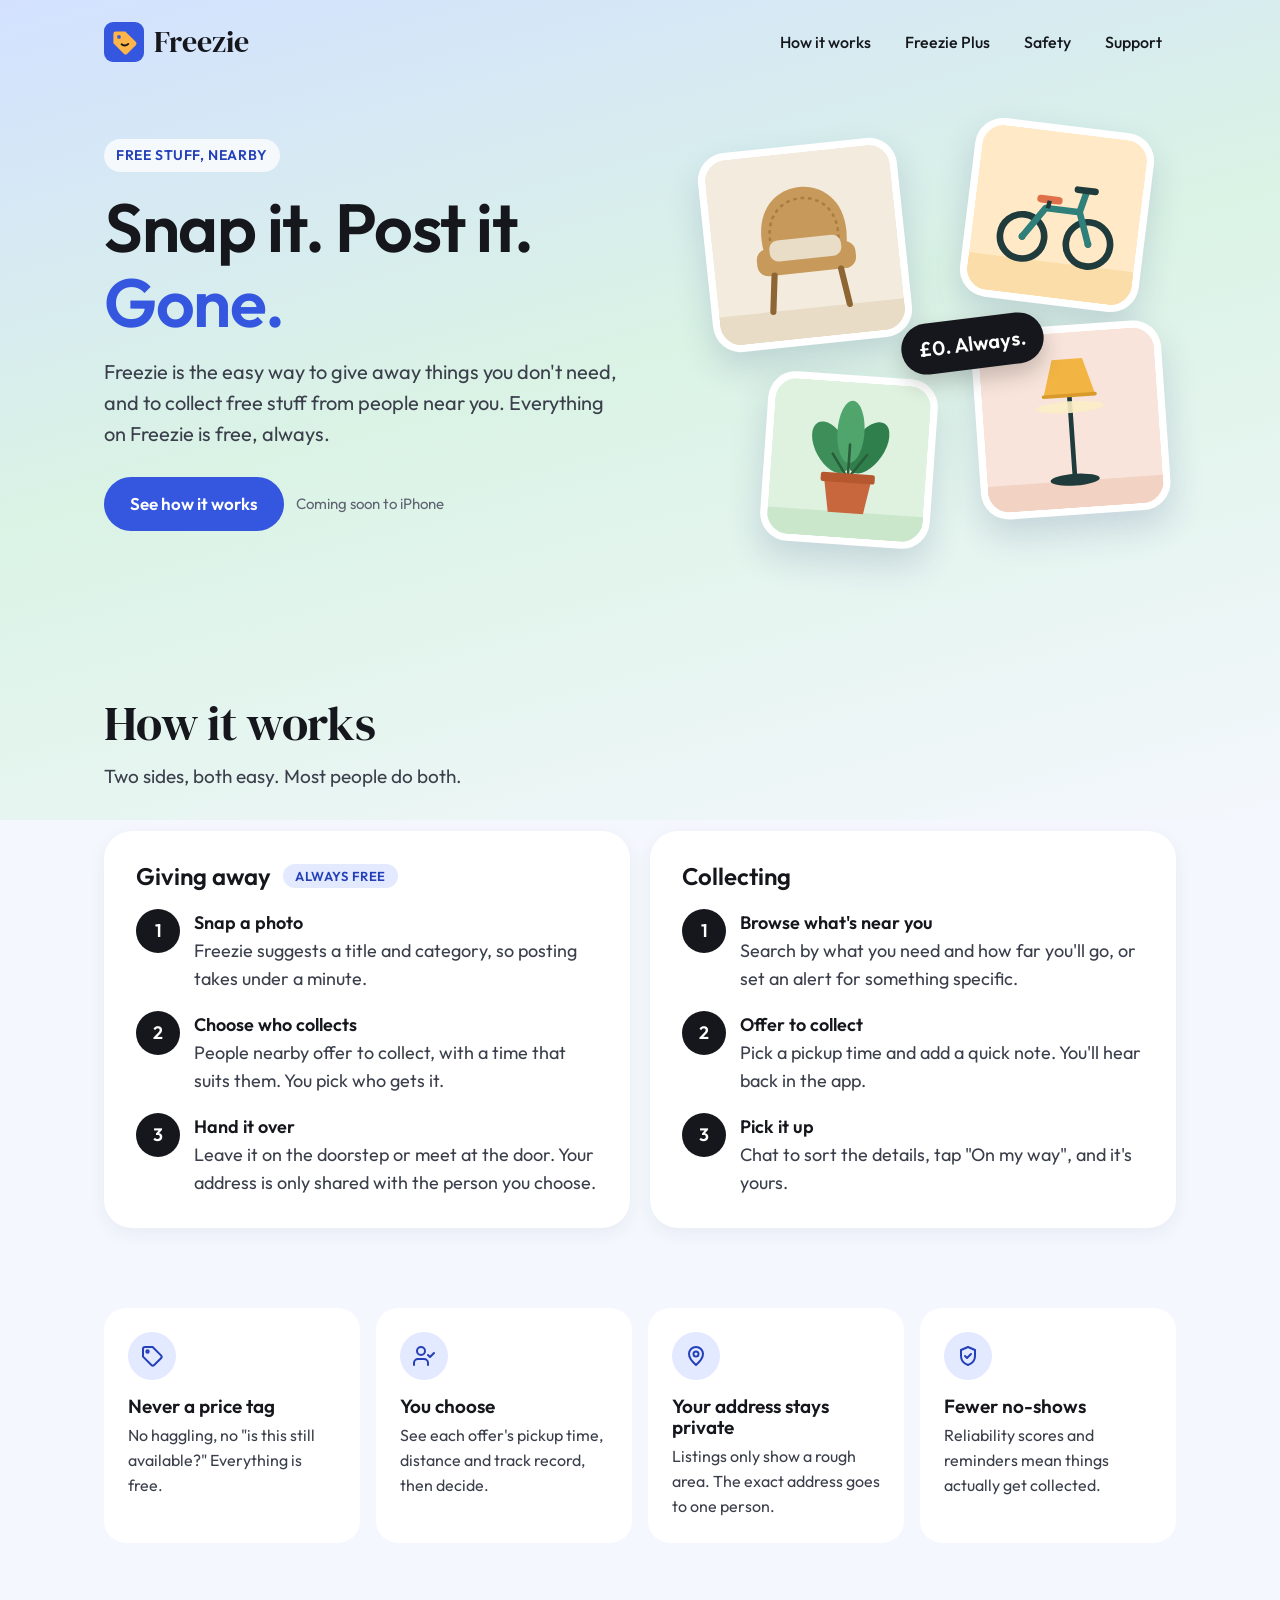
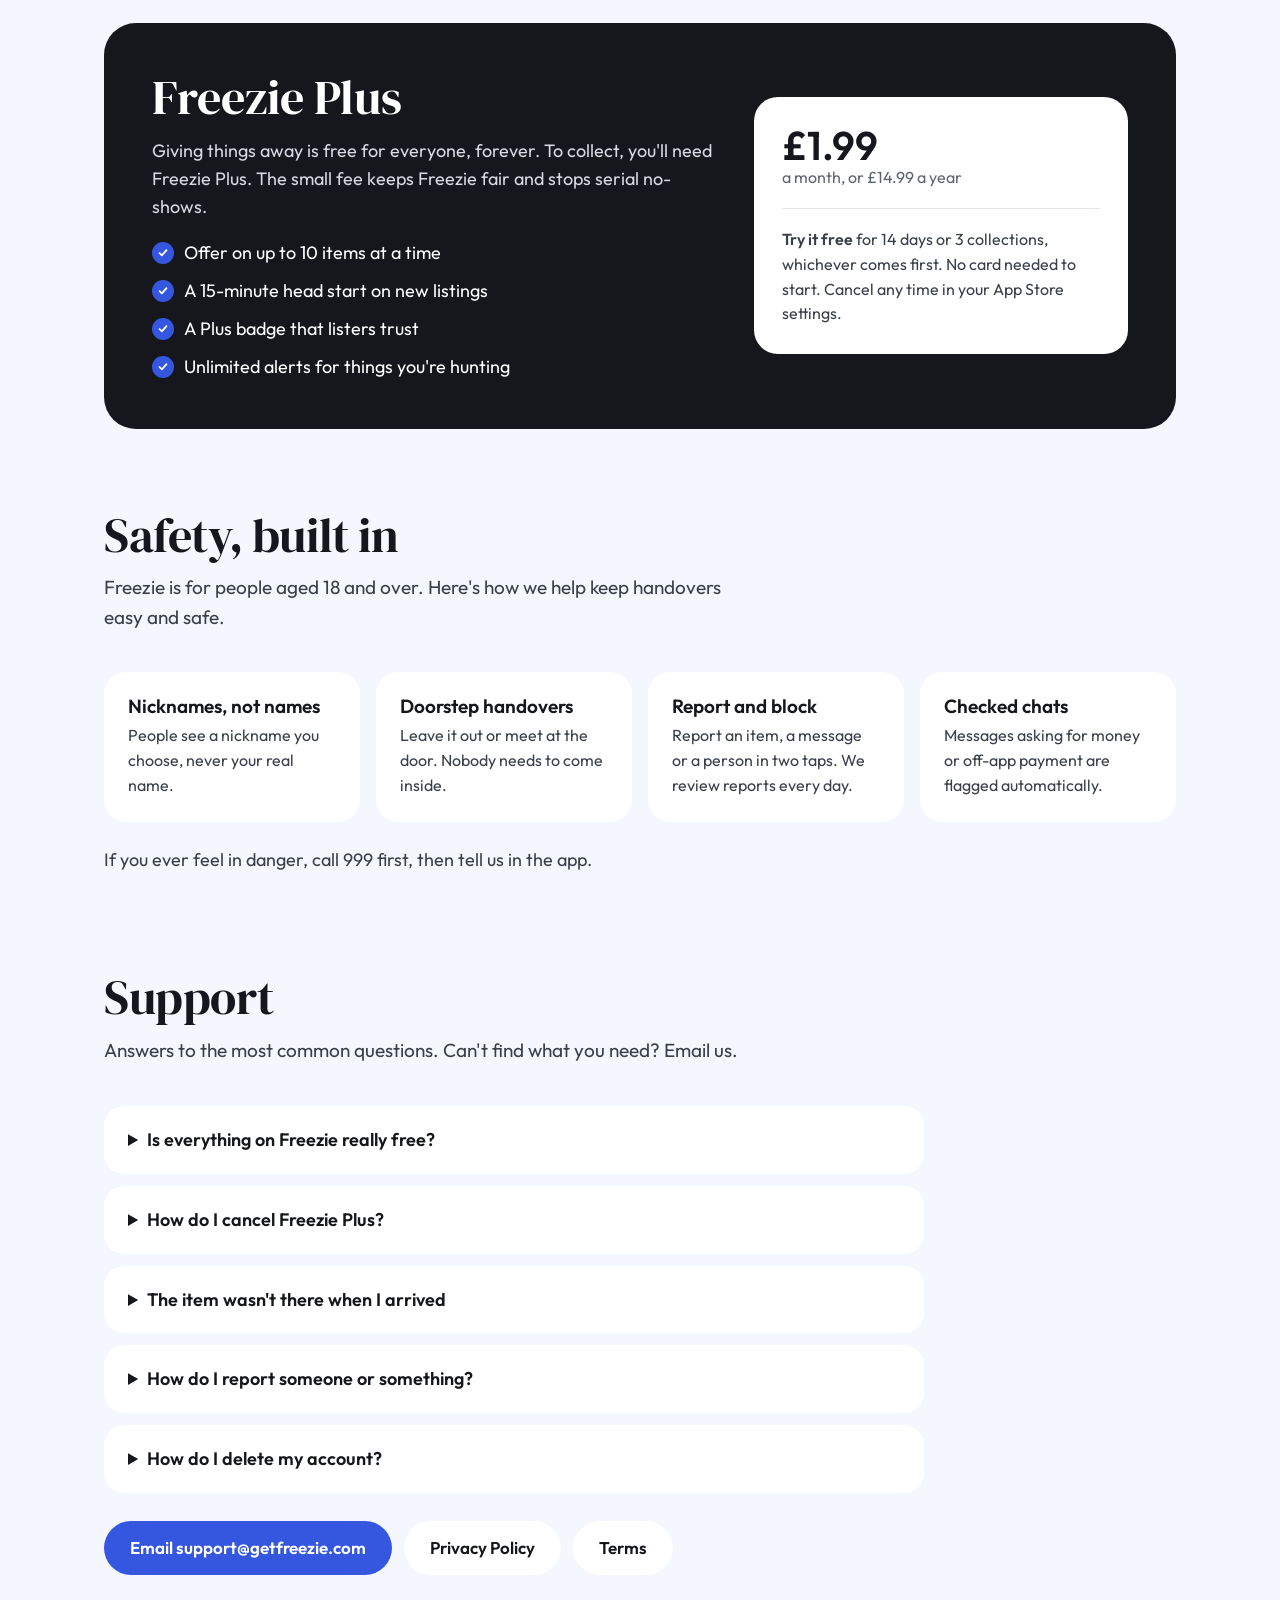
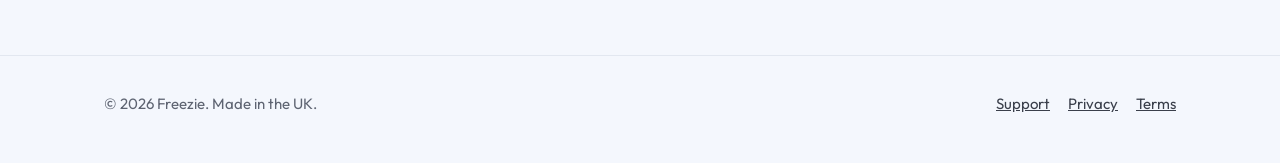
==== index.html @ 60656121 "Add the getfreezie.com website" ====
<!doctype html>
<html lang="en-GB">
<head>
<meta charset="utf-8">
<meta name="viewport" content="width=device-width, initial-scale=1">
<title>Freezie: give it away, collect it free</title>
<meta name="description" content="Freezie is a UK app for giving away things you don't need and collecting free stuff from people nearby. Snap it, post it, gone.">
<link rel="canonical" href="https://getfreezie.com/">
<link rel="icon" href="/assets/favicon.png" type="image/png">
<link rel="apple-touch-icon" href="/assets/apple-touch-icon.png">
<meta property="og:title" content="Freezie: give it away, collect it free">
<meta property="og:description" content="Give away what you don't need, and collect free stuff from people nearby.">
<meta property="og:url" content="https://getfreezie.com/">
<meta property="og:image" content="https://getfreezie.com/assets/apple-touch-icon.png">
<meta name="theme-color" content="#D3E1FF">
<link rel="stylesheet" href="/assets/style.css">
</head>
<body>
<a class="skip" href="#main">Skip to content</a>

<header class="site-header">
    <div class="wrap">
      <a class="brand" href="/" aria-label="Freezie home">
        <img src="/assets/logo-mark.svg" alt="" width="40" height="40">
        <span>Freezie</span>
      </a>
      <nav class="nav" aria-label="Main">
        <a href="#how">How it works</a>
        <a href="#plus">Freezie Plus</a>
        <a href="#safety">Safety</a>
        <a href="#support">Support</a>
      </nav>
    </div>
  </header>

  <main id="main">
  <div class="wrap hero-inner">
    <div>
      <span class="eyebrow">Free stuff, nearby</span>
      <h1>Snap it. Post it. <em>Gone.</em></h1>
      <p class="lead">Freezie is the easy way to give away things you don't need, and to collect free stuff from people near you. Everything on Freezie is free, always.</p>
      <div class="cta-row">
        <a class="btn btn-primary" href="#how">See how it works</a>
        <span class="soon">Coming soon to iPhone</span>
      </div>
    </div>
    <div class="collage" aria-hidden="true">
      <div class="card c1"><img src="/assets/illustrations/armchair.svg" alt=""></div>
      <div class="card c2"><img src="/assets/illustrations/bike.svg" alt=""></div>
      <div class="card c3"><img src="/assets/illustrations/plant.svg" alt=""></div>
      <div class="card c4"><img src="/assets/illustrations/lamp.svg" alt=""></div>
      <span class="tag">£0. Always.</span>
    </div>
  </div>

<section id="how">
  <div class="wrap">
    <div class="section-head">
      <h2>How it works</h2>
      <p>Two sides, both easy. Most people do both.</p>
    </div>
    <div class="two-col">
      <div class="panel">
        <h3>Giving away <span class="pill">Always free</span></h3>
        <ol class="steps">
          <li><div><strong>Snap a photo</strong><span>Freezie suggests a title and category, so posting takes under a minute.</span></div></li>
          <li><div><strong>Choose who collects</strong><span>People nearby offer to collect, with a time that suits them. You pick who gets it.</span></div></li>
          <li><div><strong>Hand it over</strong><span>Leave it on the doorstep or meet at the door. Your address is only shared with the person you choose.</span></div></li>
        </ol>
      </div>
      <div class="panel">
        <h3>Collecting</h3>
        <ol class="steps">
          <li><div><strong>Browse what's near you</strong><span>Search by what you need and how far you'll go, or set an alert for something specific.</span></div></li>
          <li><div><strong>Offer to collect</strong><span>Pick a pickup time and add a quick note. You'll hear back in the app.</span></div></li>
          <li><div><strong>Pick it up</strong><span>Chat to sort the details, tap "On my way", and it's yours.</span></div></li>
        </ol>
      </div>
    </div>
  </div>
</section>

<section id="why" style="padding-top: 0">
  <div class="wrap">
    <div class="features">
      <div class="feature">
        <div class="icon" aria-hidden="true"><svg width="24" height="24" viewBox="0 0 24 24" fill="none" stroke="#2440B8" stroke-width="2" stroke-linecap="round" stroke-linejoin="round"><path d="M12.6 3H5a2 2 0 0 0-2 2v7.6l8.4 8.4a2 2 0 0 0 2.8 0l6.8-6.8a2 2 0 0 0 0-2.8z"/><circle cx="7.5" cy="7.5" r="1.2"/></svg></div>
        <h3>Never a price tag</h3>
        <p>No haggling, no "is this still available?" Everything is free.</p>
      </div>
      <div class="feature">
        <div class="icon" aria-hidden="true"><svg width="24" height="24" viewBox="0 0 24 24" fill="none" stroke="#2440B8" stroke-width="2" stroke-linecap="round" stroke-linejoin="round"><path d="M16 21v-2a4 4 0 0 0-4-4H6a4 4 0 0 0-4 4v2"/><circle cx="9" cy="7" r="4"/><path d="m16 11 2 2 4-4"/></svg></div>
        <h3>You choose</h3>
        <p>See each offer's pickup time, distance and track record, then decide.</p>
      </div>
      <div class="feature">
        <div class="icon" aria-hidden="true"><svg width="24" height="24" viewBox="0 0 24 24" fill="none" stroke="#2440B8" stroke-width="2" stroke-linecap="round" stroke-linejoin="round"><path d="M12 21s-7-6.2-7-11a7 7 0 0 1 14 0c0 4.8-7 11-7 11z"/><circle cx="12" cy="10" r="2.5"/></svg></div>
        <h3>Your address stays private</h3>
        <p>Listings only show a rough area. The exact address goes to one person.</p>
      </div>
      <div class="feature">
        <div class="icon" aria-hidden="true"><svg width="24" height="24" viewBox="0 0 24 24" fill="none" stroke="#2440B8" stroke-width="2" stroke-linecap="round" stroke-linejoin="round"><path d="M12 3 5 6v6c0 4.5 3 7.5 7 9 4-1.5 7-4.5 7-9V6z"/><path d="m9 12 2 2 4-4"/></svg></div>
        <h3>Fewer no-shows</h3>
        <p>Reliability scores and reminders mean things actually get collected.</p>
      </div>
    </div>
  </div>
</section>

<section id="plus" style="padding-top: 0">
  <div class="wrap">
    <div class="plus">
      <div>
        <h2>Freezie Plus</h2>
        <p>Giving things away is free for everyone, forever. To collect, you'll need Freezie Plus. The small fee keeps Freezie fair and stops serial no-shows.</p>
        <ul>
          <li>Offer on up to 10 items at a time</li>
          <li>A 15-minute head start on new listings</li>
          <li>A Plus badge that listers trust</li>
          <li>Unlimited alerts for things you're hunting</li>
        </ul>
      </div>
      <div class="price-card">
        <div class="price">£1.99</div>
        <div class="per">a month, or £14.99 a year</div>
        <hr>
        <p><strong>Try it free</strong> for 14 days or 3 collections, whichever comes first. No card needed to start. Cancel any time in your App Store settings.</p>
      </div>
    </div>
  </div>
</section>

<section id="safety" style="padding-top: 0">
  <div class="wrap">
    <div class="section-head">
      <h2>Safety, built in</h2>
      <p>Freezie is for people aged 18 and over. Here's how we help keep handovers easy and safe.</p>
    </div>
    <div class="features">
      <div class="feature"><h3>Nicknames, not names</h3><p>People see a nickname you choose, never your real name.</p></div>
      <div class="feature"><h3>Doorstep handovers</h3><p>Leave it out or meet at the door. Nobody needs to come inside.</p></div>
      <div class="feature"><h3>Report and block</h3><p>Report an item, a message or a person in two taps. We review reports every day.</p></div>
      <div class="feature"><h3>Checked chats</h3><p>Messages asking for money or off-app payment are flagged automatically.</p></div>
    </div>
    <p style="margin-top: 24px; color: var(--text-2)">If you ever feel in danger, call 999 first, then tell us in the app.</p>
  </div>
</section>

<section id="support" style="padding-top: 0">
  <div class="wrap">
    <div class="section-head">
      <h2>Support</h2>
      <p>Answers to the most common questions. Can't find what you need? Email us.</p>
    </div>
    <div class="faq">
      <details><summary>Is everything on Freezie really free?</summary><p>Yes. Items are always free. Nobody can sell anything on Freezie, and asking for money breaks our rules. The only thing we charge for is Freezie Plus, which lets you collect.</p></details>
      <details><summary>How do I cancel Freezie Plus?</summary><p>Plus is billed by Apple. On your iPhone, open Settings, tap your name, then Subscriptions, and choose Freezie. You keep Plus until the end of the period you've paid for. Refunds follow Apple's rules.</p></details>
      <details><summary>The item wasn't there when I arrived</summary><p>Tap "It wasn't there" in the pickup chat. The pickup ends, nobody's reliability score is affected, and the lister is asked to check the listing.</p></details>
      <details><summary>How do I report someone or something?</summary><p>Use Report on the item, in the chat, or on the person's profile. If anything made you feel unsafe at a pickup, tell us after the pickup and we'll look at it first.</p></details>
      <details><summary>How do I delete my account?</summary><p>In the app, go to Profile, then Delete account. It removes your account, listings, offers and messages. You can also download a copy of your data from Profile first.</p></details>
    </div>
    <div class="contact">
      <a class="btn btn-primary" href="mailto:support@getfreezie.com">Email support@getfreezie.com</a>
      <a class="btn btn-light" href="/privacy/">Privacy Policy</a>
      <a class="btn btn-light" href="/terms/">Terms</a>
    </div>
  </div>
</section>
</main>

<footer class="site-footer">
  <div class="wrap">
    <span>© 2026 Freezie. Made in the UK.</span>
    <nav aria-label="Footer">
      <a href="/support/">Support</a>
      <a href="/privacy/">Privacy</a>
      <a href="/terms/">Terms</a>
    </nav>
  </div>
</footer>
</body>
</html>
---- assets/style.css ----
/* Freezie website. Tokens match the app (freezie/src/theme/tokens.ts). */
@font-face { font-family: 'DM Serif Display'; src: url('fonts/DMSerifDisplay-Regular.ttf') format('truetype'); font-weight: 400; font-display: swap; }
@font-face { font-family: 'Outfit'; src: url('fonts/Outfit-Regular.ttf') format('truetype'); font-weight: 400; font-display: swap; }
@font-face { font-family: 'Outfit'; src: url('fonts/Outfit-Medium.ttf') format('truetype'); font-weight: 500; font-display: swap; }
@font-face { font-family: 'Outfit'; src: url('fonts/Outfit-SemiBold.ttf') format('truetype'); font-weight: 600; font-display: swap; }

:root {
  --ink: #15171C;
  --text-2: #3A3F4B;
  --muted: #5E6472;
  --primary: #3557E0;
  --primary-dark: #2440B8;
  --primary-soft: #E3E9FF;
  --sheet: #F4F7FD;
  --card: #FFFFFF;
  --border: #E2E7F0;
  --amber: #FFB547;
  --radius-card: 22px;
  --serif: 'DM Serif Display', Georgia, serif;
  --sans: 'Outfit', system-ui, -apple-system, 'Segoe UI', sans-serif;
}

* { box-sizing: border-box; }
html { scroll-behavior: smooth; }
@media (prefers-reduced-motion: reduce) { html { scroll-behavior: auto; } }
body { margin: 0; font-family: var(--sans); font-size: 18px; line-height: 1.55; color: var(--ink); background: linear-gradient(165deg, #D3E1FF 0%, #DAF3E5 45%, #F4F7FD 100%) top / 100% 820px no-repeat, var(--sheet); }
img { max-width: 100%; display: block; }
a { color: var(--primary); }
a:hover { color: var(--primary-dark); }
:focus-visible { outline: 3px solid var(--primary); outline-offset: 3px; border-radius: 6px; }

.skip { position: absolute; left: -999px; top: 8px; background: var(--card); padding: 10px 16px; border-radius: 12px; z-index: 10; }
.skip:focus { left: 16px; }

.wrap { max-width: 1120px; margin: 0 auto; padding: 0 24px; }

/* Header */
.site-header { padding: 20px 0; }
.site-header .wrap { display: flex; align-items: center; justify-content: space-between; gap: 16px; flex-wrap: wrap; }
.brand { display: flex; align-items: center; gap: 10px; text-decoration: none; color: var(--ink); }
.brand img { width: 40px; height: 40px; }
.brand span { font-family: var(--serif); font-size: 30px; line-height: 1; }
.nav { display: flex; gap: 6px; flex-wrap: wrap; }
.nav a { text-decoration: none; color: var(--ink); font-weight: 500; font-size: 16px; padding: 10px 14px; border-radius: 999px; }
.nav a:hover { background: rgba(255,255,255,0.7); color: var(--ink); }

/* Hero (the gradient is on body, behind the header and hero) */
.hero-inner { display: grid; grid-template-columns: minmax(0, 1.05fr) minmax(0, 0.95fr); gap: 40px; align-items: center; padding-top: 40px; padding-bottom: 72px; }
.eyebrow { display: inline-block; font-size: 14px; font-weight: 600; letter-spacing: 0.6px; text-transform: uppercase; color: var(--primary-dark); background: rgba(255,255,255,0.75); padding: 6px 12px; border-radius: 999px; }
h1, h2, h3 { line-height: 1.1; margin: 0; }
.hero-inner h1 { font-family: var(--sans); font-weight: 600; font-size: clamp(42px, 6vw, 68px); letter-spacing: -1.5px; margin: 18px 0 16px; }
.hero-inner h1 em { font-style: normal; color: var(--primary); }
.hero-inner p.lead { font-size: 20px; color: var(--text-2); max-width: 520px; margin: 0 0 28px; }
.cta-row { display: flex; gap: 12px; flex-wrap: wrap; align-items: center; }
.btn { display: inline-flex; align-items: center; justify-content: center; min-height: 54px; padding: 0 26px; border-radius: 999px; font-weight: 600; font-size: 17px; text-decoration: none; }
.btn-primary { background: var(--primary); color: #FFFFFF; }
.btn-primary:hover { background: var(--primary-dark); color: #FFFFFF; }
.btn-light { background: var(--card); color: var(--ink); }
.btn-light:hover { color: var(--ink); background: #FFFFFF; box-shadow: 0 4px 14px rgba(30,50,110,0.12); }
.soon { font-size: 15px; color: var(--muted); }

.collage { position: relative; height: 420px; }
.collage .card { position: absolute; background: var(--card); padding: 7px; border-radius: 28px; box-shadow: 0 16px 34px rgba(30,50,110,0.16); }
.collage .card img { border-radius: 22px; }
.collage .c1 { left: 4%; top: 20px; width: 200px; transform: rotate(-6deg); }
.collage .c2 { right: 6%; top: 0; width: 180px; transform: rotate(7deg); }
.collage .c3 { left: 16%; bottom: 0; width: 170px; transform: rotate(4deg); }
.collage .c4 { right: 2%; bottom: 30px; width: 190px; transform: rotate(-4deg); }
.collage .tag { position: absolute; left: 44%; top: 46%; background: var(--ink); color: #FFFFFF; font-weight: 600; font-size: 20px; padding: 10px 18px; border-radius: 999px; transform: rotate(-7deg); box-shadow: 0 10px 22px rgba(0,0,0,0.2); }

/* Sections */
section { padding: 80px 0; }
.section-head { max-width: 640px; margin-bottom: 40px; }
.section-head h2 { font-family: var(--serif); font-weight: 400; font-size: clamp(34px, 4.5vw, 48px); letter-spacing: -0.4px; margin-bottom: 12px; }
.section-head p { color: var(--text-2); margin: 0; font-size: 19px; }

.two-col { display: grid; grid-template-columns: repeat(2, minmax(0, 1fr)); gap: 20px; }
.panel { background: var(--card); border-radius: 28px; padding: 32px; box-shadow: 0 6px 18px rgba(30,50,110,0.06); }
.panel h3 { font-size: 24px; font-weight: 600; margin-bottom: 20px; display: flex; align-items: center; gap: 12px; }
.panel h3 .pill { font-size: 13px; letter-spacing: 0.5px; text-transform: uppercase; padding: 5px 12px; border-radius: 999px; background: var(--primary-soft); color: var(--primary-dark); }
.steps { list-style: none; margin: 0; padding: 0; display: grid; gap: 18px; counter-reset: step; }
.steps li { display: grid; grid-template-columns: 44px 1fr; gap: 14px; align-items: start; counter-increment: step; }
.steps li::before { content: counter(step); width: 44px; height: 44px; border-radius: 22px; background: var(--ink); color: #FFFFFF; font-weight: 600; display: flex; align-items: center; justify-content: center; }
.steps strong { display: block; font-weight: 600; }
.steps span { color: var(--text-2); }

.features { display: grid; grid-template-columns: repeat(4, minmax(0, 1fr)); gap: 16px; }
.feature { background: var(--card); border-radius: var(--radius-card); padding: 24px; }
.feature .icon { width: 48px; height: 48px; border-radius: 24px; background: var(--primary-soft); display: flex; align-items: center; justify-content: center; margin-bottom: 16px; }
.feature h3 { font-size: 19px; font-weight: 600; margin-bottom: 6px; }
.feature p { margin: 0; color: var(--text-2); font-size: 16px; }

.plus { background: var(--ink); color: #FFFFFF; border-radius: 32px; padding: 48px; display: grid; grid-template-columns: minmax(0, 1.2fr) minmax(0, 0.8fr); gap: 40px; align-items: center; }
.plus h2 { font-family: var(--serif); font-weight: 400; font-size: clamp(34px, 4.5vw, 48px); margin-bottom: 14px; }
.plus p { color: #D5D9E2; margin: 0 0 18px; }
.plus ul { margin: 0; padding: 0; list-style: none; display: grid; gap: 10px; }
.plus li { display: flex; gap: 10px; align-items: flex-start; }
.plus li::before { content: ''; flex: 0 0 22px; height: 22px; margin-top: 3px; border-radius: 11px; background: var(--primary) url("data:image/svg+xml,%3Csvg xmlns='http://www.w3.org/2000/svg' viewBox='0 0 24 24' fill='none' stroke='white' stroke-width='3' stroke-linecap='round' stroke-linejoin='round'%3E%3Cpath d='m6 12 4 4 8-9'/%3E%3C/svg%3E") center / 14px no-repeat; }
.price-card { background: #FFFFFF; color: var(--ink); border-radius: 24px; padding: 28px; }
.price-card .price { font-size: 40px; font-weight: 600; line-height: 1; }
.price-card .per { color: var(--muted); font-size: 16px; }
.price-card hr { border: 0; border-top: 1px solid var(--border); margin: 18px 0; }
.price-card p { color: var(--text-2); margin: 0; font-size: 16px; }

.faq { display: grid; gap: 12px; max-width: 820px; }
.faq details { background: var(--card); border-radius: 20px; padding: 20px 24px; }
.faq summary { font-weight: 600; cursor: pointer; font-size: 18px; }
.faq details p { margin: 12px 0 0; color: var(--text-2); }
.contact { margin-top: 28px; display: flex; gap: 12px; flex-wrap: wrap; align-items: center; }

/* Legal pages */
.doc { max-width: 760px; margin: 0 auto; padding: 24px 24px 80px; }
.doc h1 { font-family: var(--serif); font-weight: 400; font-size: 46px; margin: 12px 0 8px; }
.doc .updated { color: var(--muted); margin: 0 0 32px; }
.doc h2 { font-size: 24px; font-weight: 600; margin: 36px 0 10px; }
.doc p, .doc li { color: var(--text-2); }
.doc table { width: 100%; border-collapse: collapse; margin: 12px 0; font-size: 16px; }
.doc th, .doc td { text-align: left; padding: 10px 12px; border-bottom: 1px solid var(--border); vertical-align: top; }
.doc th { color: var(--ink); font-weight: 600; }
.doc .box { background: var(--card); border-radius: 20px; padding: 20px 24px; }

/* Footer */
.site-footer { padding: 36px 0 48px; border-top: 1px solid var(--border); font-size: 15px; color: var(--muted); }
.site-footer .wrap { display: flex; justify-content: space-between; gap: 16px; flex-wrap: wrap; align-items: center; }
.site-footer nav { display: flex; gap: 18px; flex-wrap: wrap; }
.site-footer a { color: var(--text-2); }

@media (max-width: 900px) {
  .hero-inner, .plus { grid-template-columns: minmax(0, 1fr); }
  .collage { height: 340px; max-width: 440px; width: 100%; margin: 0 auto; }
  .collage .c1 { width: 160px; } .collage .c2 { width: 150px; } .collage .c3 { width: 140px; } .collage .c4 { width: 150px; }
  .features { grid-template-columns: repeat(2, minmax(0, 1fr)); }
  .two-col { grid-template-columns: minmax(0, 1fr); }
  .plus { padding: 32px 24px; }
}
@media (max-width: 520px) {
  body { font-size: 17px; }
  .features { grid-template-columns: minmax(0, 1fr); }
  .nav a { padding: 8px 10px; font-size: 15px; }
  section { padding: 56px 0; }
  .panel { padding: 24px; }
}
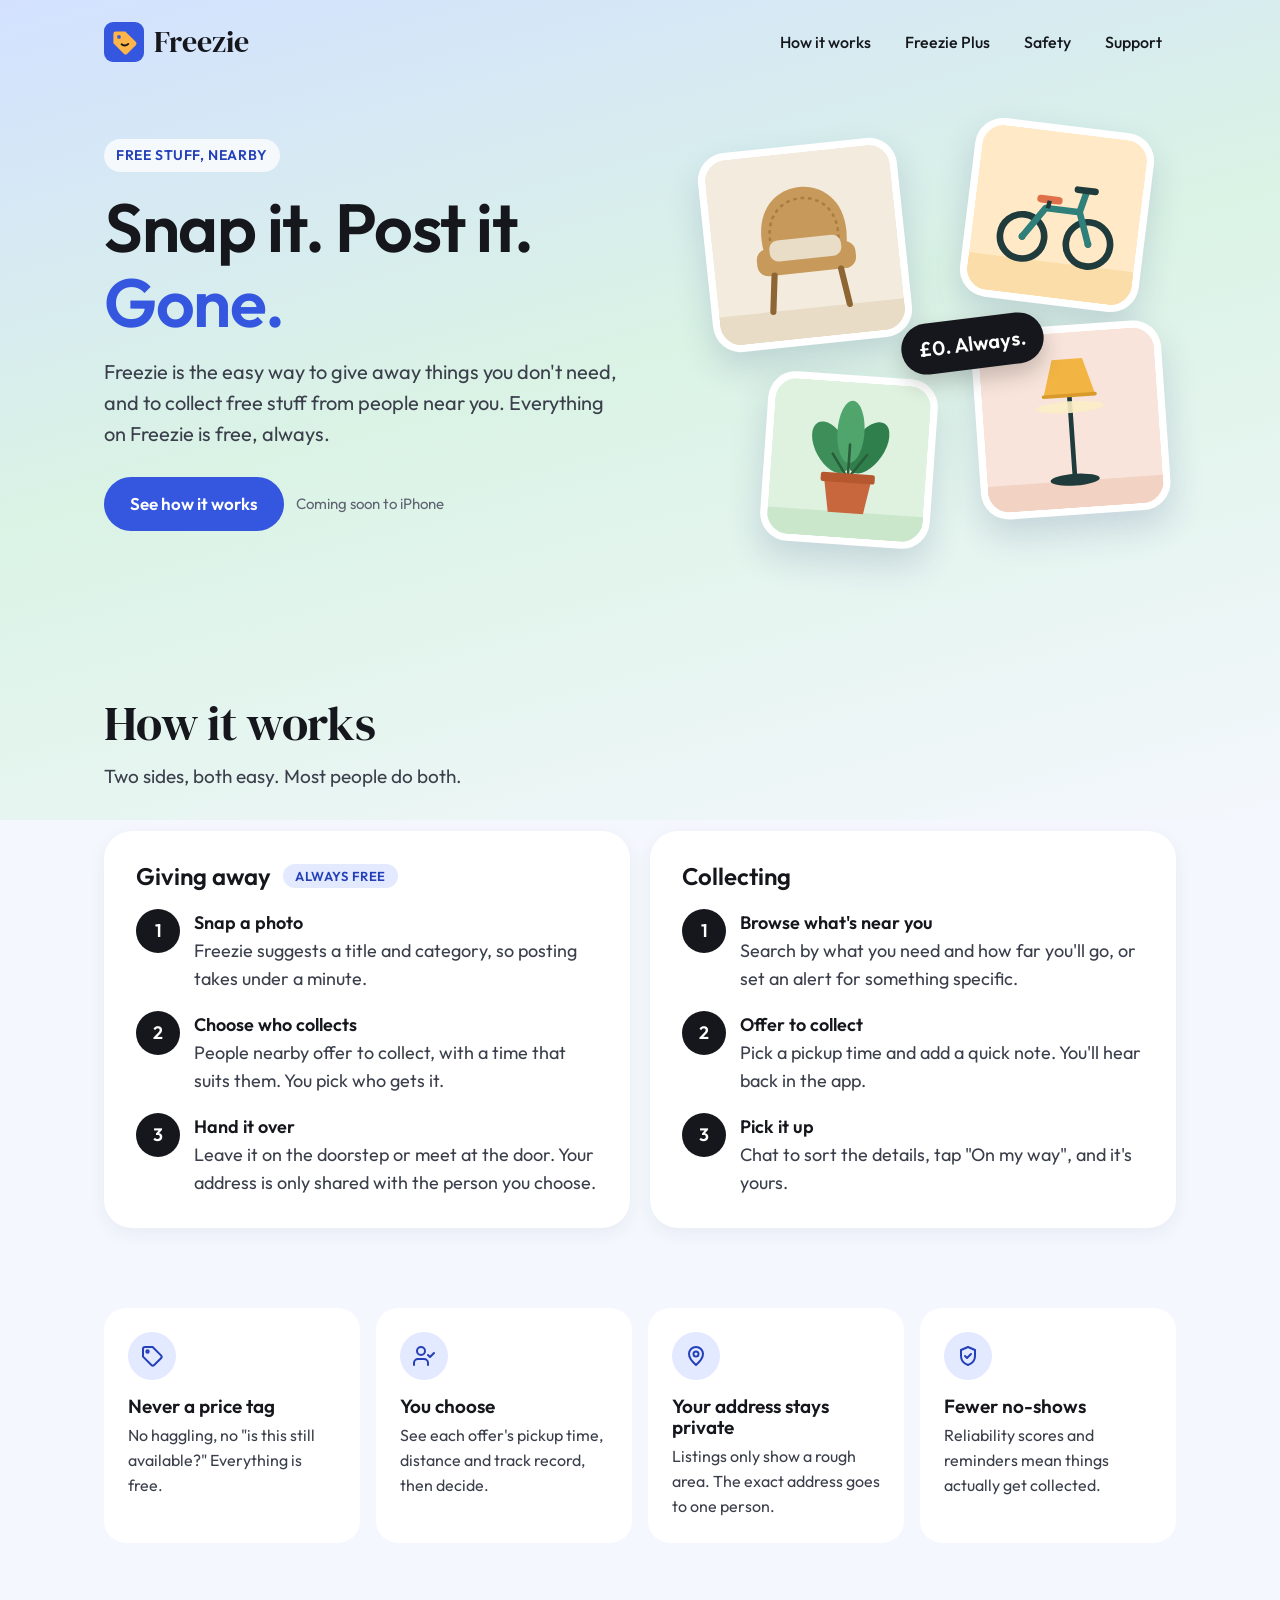
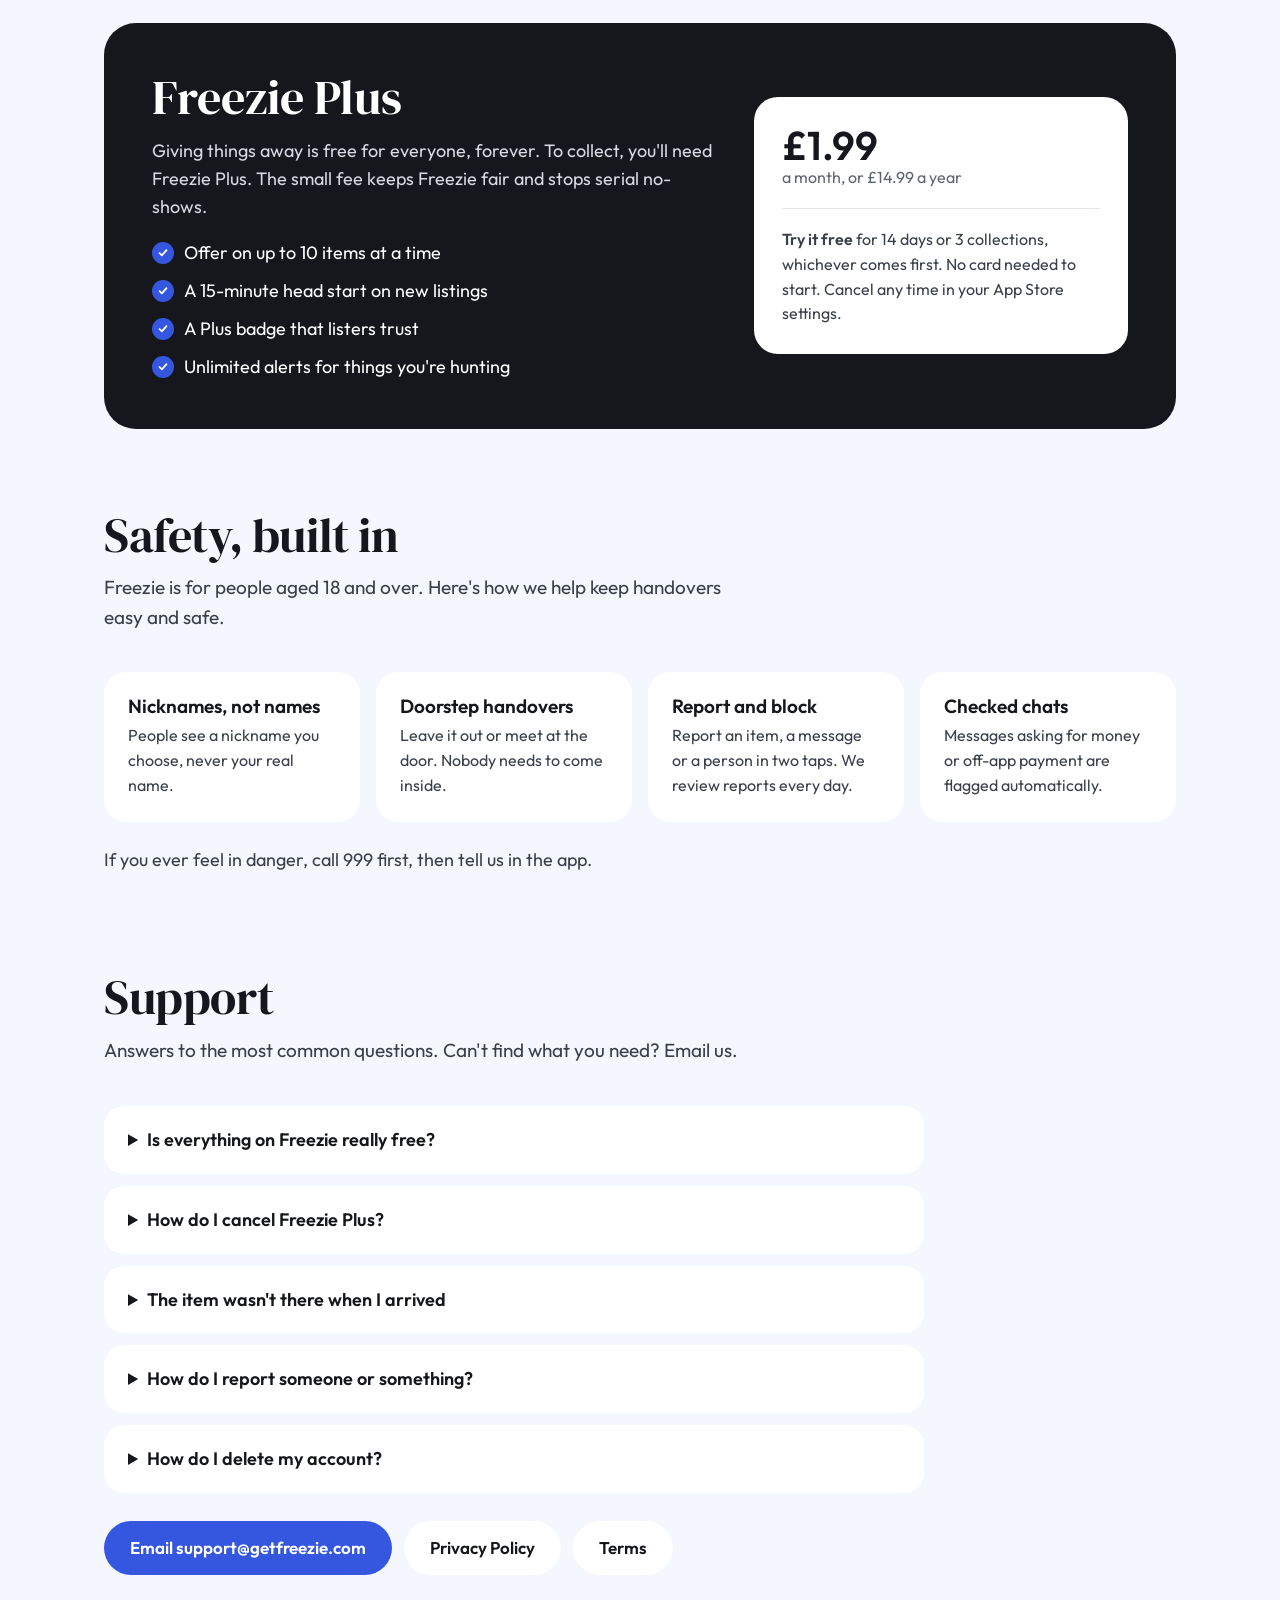
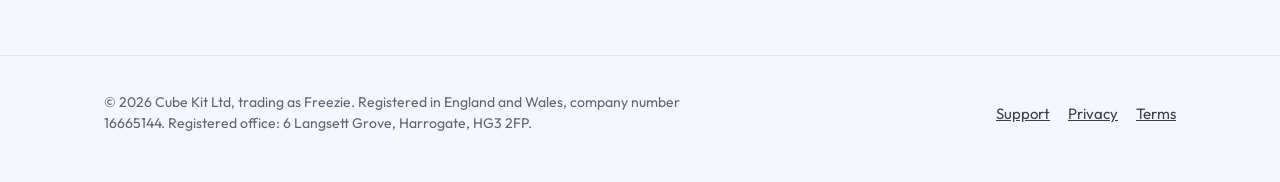
==== commit 5c6c9a8e: "Fill in legal details and retention periods" ====
--- a/index.html
+++ b/index.html
@@ -170,7 +170,7 @@
 
 <footer class="site-footer">
   <div class="wrap">
-    <span>© 2026 Freezie. Made in the UK.</span>
+    <span>© 2026 Cube Kit Ltd, trading as Freezie. Registered in England and Wales, company number 16665144. Registered office: 6 Langsett Grove, Harrogate, HG3 2FP.</span>
     <nav aria-label="Footer">
       <a href="/support/">Support</a>
       <a href="/privacy/">Privacy</a>
--- a/assets/style.css
+++ b/assets/style.css
@@ -124,6 +124,7 @@
 .site-footer .wrap { display: flex; justify-content: space-between; gap: 16px; flex-wrap: wrap; align-items: center; }
 .site-footer nav { display: flex; gap: 18px; flex-wrap: wrap; }
 .site-footer a { color: var(--text-2); }
+.site-footer span { max-width: 620px; font-size: 14px; line-height: 1.5; }
 
 @media (max-width: 900px) {
   .hero-inner, .plus { grid-template-columns: minmax(0, 1fr); }
